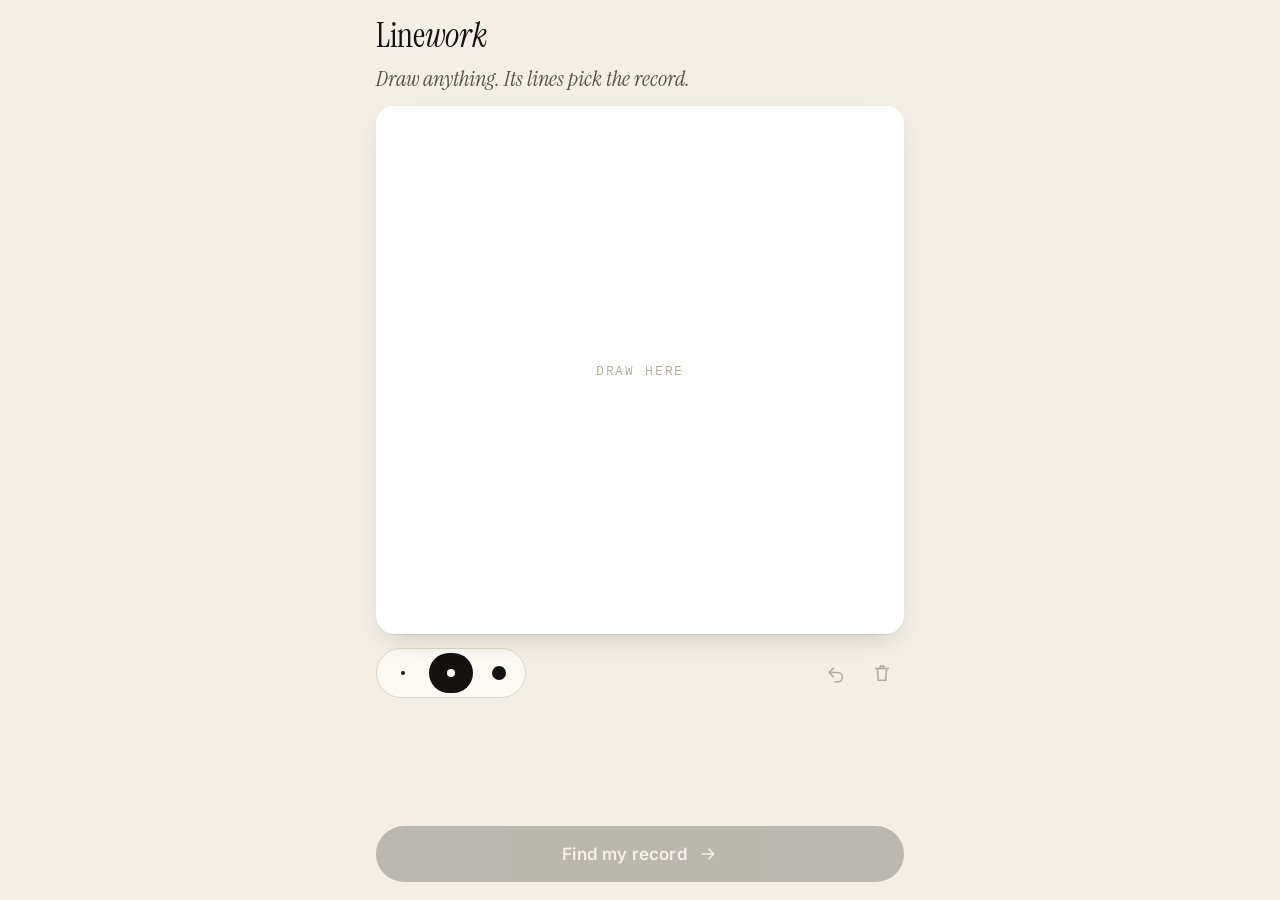
==== index.html @ 5cfde81c "Add files via upload" ====
<!doctype html>
<html lang="en">
<head>
  <meta charset="utf-8">
  <meta name="viewport" content="width=device-width, initial-scale=1, viewport-fit=cover">
  <title>Linework</title>
  <meta name="description" content="Draw something in black ink and get the Spotify release that matches its linework.">
  <meta name="theme-color" content="#f3efe6" media="(prefers-color-scheme: light)">
  <meta name="theme-color" content="#151412" media="(prefers-color-scheme: dark)">
  <meta name="apple-mobile-web-app-capable" content="yes">
  <meta name="apple-mobile-web-app-status-bar-style" content="default">
  <link rel="manifest" href="manifest.webmanifest">
  <link rel="icon" href="icon.svg" type="image/svg+xml">
  <link rel="apple-touch-icon" href="icon.svg">
  <link rel="preconnect" href="https://fonts.googleapis.com">
  <link rel="preconnect" href="https://fonts.gstatic.com" crossorigin>
  <link href="https://fonts.googleapis.com/css2?family=Instrument+Serif:ital@0;1&family=IBM+Plex+Mono:wght@400;500&family=Inter:wght@400;500;600&display=swap" rel="stylesheet">
  <link rel="stylesheet" href="style.css">
</head>
<body>
  <div class="app" id="app">
    <header class="top">
      <h1 class="wordmark">Line<em>work</em></h1>
      <div class="top-actions">
      <a class="feed-link" id="feedLink" href="feed.html" hidden>
        <svg viewBox="0 0 24 24" aria-hidden="true"><rect x="4" y="4" width="7" height="7" rx="1.5"/><rect x="13" y="4" width="7" height="7" rx="1.5"/><rect x="4" y="13" width="7" height="7" rx="1.5"/><rect x="13" y="13" width="7" height="7" rx="1.5"/></svg>
        <span>Feed</span>
      </a>
      <button class="icon-btn" id="settingsBtn" aria-label="Settings">
        <svg viewBox="0 0 24 24" aria-hidden="true"><circle cx="12" cy="12" r="3.2"/><path d="M12 2.5v3M12 18.5v3M2.5 12h3M18.5 12h3M5.3 5.3l2.1 2.1M16.6 16.6l2.1 2.1M5.3 18.7l2.1-2.1M16.6 7.4l2.1-2.1"/></svg>
      </button>
      </div>
    </header>

    <!-- Draw screen -->
    <main class="screen" id="drawScreen">
      <p class="prompt" id="prompt">Draw anything. Its lines pick the record.</p>

      <div class="paper-wrap">
        <div class="paper" id="paper">
          <canvas id="canvas" aria-label="Drawing canvas. Draw with your finger, pen or mouse."></canvas>
          <p class="hint" id="hint">draw here</p>
        </div>
      </div>

      <div class="tools" role="toolbar" aria-label="Drawing tools">
        <div class="nibs" role="radiogroup" aria-label="Pen size">
          <button class="nib" role="radio" aria-checked="false" data-size="0.006" aria-label="Fine pen"><span style="--d:4px"></span></button>
          <button class="nib" role="radio" aria-checked="true" data-size="0.013" aria-label="Medium pen"><span style="--d:8px"></span></button>
          <button class="nib" role="radio" aria-checked="false" data-size="0.028" aria-label="Thick pen"><span style="--d:14px"></span></button>
        </div>
        <div class="edit">
          <button class="icon-btn" id="undoBtn" aria-label="Undo" disabled>
            <svg viewBox="0 0 24 24" aria-hidden="true"><path d="M9 7 4.5 11.5 9 16"/><path d="M5 11.5h9a5 5 0 0 1 0 10h-3"/></svg>
          </button>
          <button class="icon-btn" id="clearBtn" aria-label="Clear drawing" disabled>
            <svg viewBox="0 0 24 24" aria-hidden="true"><path d="M5 7h14M10 7V4.5h4V7M7 7l1 13h8l1-13"/></svg>
          </button>
        </div>
      </div>

      <button class="submit" id="submitBtn" disabled>
        <span>Find my record</span>
        <svg viewBox="0 0 24 24" aria-hidden="true"><path d="M5 12h14M13 6l6 6-6 6"/></svg>
      </button>
    </main>

    <!-- Result screen -->
    <section class="screen result" id="resultScreen" hidden aria-live="polite">
      <div class="reading">
        <img class="thumb" id="thumb" alt="Your drawing">
        <div>
          <p class="label">The lines read as</p>
          <h2 class="motif" id="motif">—</h2>
          <p class="traits" id="traits"></p>
        </div>
      </div>

      <dl class="meters" id="meters"></dl>

      <p class="mapping" id="mapping"></p>

      <div class="release" id="release">
        <div class="loading" id="loading">
          <span class="pen-line"></span>
          <p>Flipping through the crates…</p>
        </div>
      </div>

      <div class="actions">
        <button class="submit ghost" id="againBtn">
          <svg viewBox="0 0 24 24" aria-hidden="true"><path d="M4 20c3-1 4-4 7-9s5-6 9-7"/></svg>
          <span>Draw another</span>
        </button>
      </div>
    </section>
  </div>

  <!-- Settings / setup sheet -->
  <dialog class="sheet" id="settings" aria-labelledby="settingsTitle">
    <form method="dialog" class="sheet-body" id="settingsForm">
      <h2 id="settingsTitle">Connect Spotify</h2>
      <p>Linework searches Spotify for you. It runs entirely in your browser and needs a free Spotify app Client ID.</p>
      <ol class="steps">
        <li>Open the <a href="https://developer.spotify.com/dashboard" target="_blank" rel="noopener">Spotify Developer Dashboard</a> and create an app (choose <strong>Web API</strong>).</li>
        <li>Add this exact Redirect URI:
          <div class="copy-row">
            <code id="redirectUri"></code>
            <button type="button" class="chip" id="copyRedirect">Copy</button>
          </div>
        </li>
        <li>In <strong>User Management</strong>, add the Spotify account of each person who will log in (development mode allows a few).</li>
        <li>Paste the Client ID below.</li>
      </ol>
      <label class="field">
        <span>Client ID</span>
        <input id="clientIdInput" autocomplete="off" autocapitalize="off" spellcheck="false" placeholder="32 hex characters" inputmode="text">
      </label>
      <p class="small" id="authStatus"></p>
      <div class="sheet-actions">
        <button type="button" class="chip" id="logoutBtn" hidden>Log out of Spotify</button>
        <button type="submit" class="submit small-btn" value="save">Save</button>
      </div>
      <p class="small muted">Without a Client ID, Linework still reads your drawing and opens a matching Spotify search.</p>
    </form>
  </dialog>

  <!-- Post to the feed -->
  <dialog class="sheet" id="postSheet" aria-labelledby="postTitle">
    <div class="sheet-body" id="postBody">
      <h2 id="postTitle">Post to the feed</h2>
      <div class="post-preview">
        <div class="post-drawing" id="postDrawing"></div>
        <div class="post-meta">
          <p class="label" id="postMotif"></p>
          <p class="post-record" id="postRecord"></p>
        </div>
      </div>
      <label class="field">
        <span>Caption (optional)</span>
        <input id="postCaption" maxlength="140" autocomplete="off" placeholder="Say something about it">
      </label>
      <div id="turnstileBox"></div>
      <p class="small muted">Posts are anonymous: no name, no account. Anyone can see the feed.</p>
      <p class="small error" id="postError" hidden></p>
      <div class="sheet-actions">
        <button type="button" class="chip" id="postCancel">Cancel</button>
        <button type="button" class="submit small-btn" id="postSend">Post anonymously</button>
      </div>
    </div>
    <div class="sheet-body" id="postDone" hidden>
      <h2>Posted</h2>
      <p>Your drawing will appear in the feed in a minute or two.</p>
      <div class="sheet-actions">
        <button type="button" class="chip" id="postClose">Close</button>
        <a class="submit small-btn" href="feed.html">See the feed</a>
      </div>
    </div>
  </dialog>

  <script type="module" src="js/app.js"></script>
</body>
</html>
---- style.css ----
:root {
  --bg: #f3efe6;
  --surface: #fbf9f4;
  --paper: #ffffff;
  --ink: #141311;
  --ink-2: #57534b;
  --ink-3: #8f897d;
  --rule: #ddd6c8;
  --accent: #e0472b;
  --on-ink: #fbf9f4;
  --shadow: 0 1px 0 rgba(20, 19, 17, .06), 0 10px 30px -12px rgba(20, 19, 17, .25);
  --radius: 18px;
  --serif: 'Instrument Serif', Georgia, 'Times New Roman', serif;
  --mono: 'IBM Plex Mono', ui-monospace, Menlo, monospace;
  --sans: Inter, system-ui, -apple-system, 'Segoe UI', Roboto, sans-serif;
  color-scheme: light;
}
@media (prefers-color-scheme: dark) {
  :root:not([data-theme="light"]) {
    --bg: #151412;
    --surface: #1e1c19;
    --ink: #f1ece2;
    --ink-2: #b9b2a5;
    --ink-3: #847d71;
    --rule: #34302a;
    --accent: #ff6a4d;
    --on-ink: #151412;
    --shadow: 0 1px 0 rgba(0, 0, 0, .3), 0 14px 36px -14px rgba(0, 0, 0, .7);
    color-scheme: dark;
  }
}
:root[data-theme="dark"] {
  --bg: #151412; --surface: #1e1c19; --ink: #f1ece2; --ink-2: #b9b2a5; --ink-3: #847d71;
  --rule: #34302a; --accent: #ff6a4d; --on-ink: #151412; color-scheme: dark;
}

* { box-sizing: border-box; }
html, body { margin: 0; height: 100%; }
body {
  background: var(--bg);
  color: var(--ink);
  font: 400 16px/1.45 var(--sans);
  -webkit-font-smoothing: antialiased;
  -webkit-tap-highlight-color: transparent;
  overscroll-behavior: none;
}
button { font: inherit; color: inherit; }
a { color: inherit; }
[hidden] { display: none !important; }

.app {
  max-width: 560px;
  margin: 0 auto;
  min-height: 100dvh;
  padding: max(10px, env(safe-area-inset-top)) max(16px, env(safe-area-inset-right)) max(18px, env(safe-area-inset-bottom)) max(16px, env(safe-area-inset-left));
  display: flex;
  flex-direction: column;
}

/* Header */
.top { display: flex; align-items: center; justify-content: space-between; height: 52px; }
.wordmark { font: 400 34px/1 var(--serif); margin: 0; letter-spacing: -.01em; }
.wordmark em { font-style: italic; }

.icon-btn {
  width: 44px; height: 44px; border-radius: 50%;
  display: grid; place-items: center;
  border: 0; background: transparent; cursor: pointer;
}
.icon-btn svg { width: 22px; height: 22px; fill: none; stroke: currentColor; stroke-width: 1.7; stroke-linecap: round; stroke-linejoin: round; }
.icon-btn:active { background: var(--rule); }
.icon-btn:disabled { opacity: .3; cursor: default; }
.icon-btn:focus-visible, .nib:focus-visible, .submit:focus-visible, .chip:focus-visible { outline: 2px solid var(--accent); outline-offset: 2px; }

/* Draw screen */
.screen { display: flex; flex-direction: column; flex: 1; gap: 14px; animation: rise .35s ease both; }
@keyframes rise { from { opacity: 0; transform: translateY(8px); } }

.prompt { margin: 4px 0 0; font: italic 400 22px/1.2 var(--serif); color: var(--ink-2); }

.paper-wrap { width: 100%; }
.paper {
  position: relative;
  width: 100%;
  aspect-ratio: 1 / 1;
  max-height: 62dvh;
  margin: 0 auto;
  background: var(--paper);
  border-radius: var(--radius);
  box-shadow: var(--shadow);
  overflow: hidden;
  touch-action: none;
}
@media (max-aspect-ratio: 3/5) { .paper { max-height: none; } }
.paper canvas { position: absolute; inset: 0; width: 100%; height: 100%; display: block; touch-action: none; cursor: crosshair; }
.hint {
  position: absolute; inset: 0; margin: 0;
  display: grid; place-items: center;
  font: 400 13px var(--mono); letter-spacing: .14em; text-transform: uppercase;
  color: #b4ad9f; pointer-events: none; transition: opacity .25s;
}
.paper.inked .hint { opacity: 0; }

.tools { display: flex; align-items: center; justify-content: space-between; }
.nibs { display: flex; gap: 4px; padding: 4px; border-radius: 999px; background: var(--surface); border: 1px solid var(--rule); }
.nib {
  width: 44px; height: 40px; border-radius: 999px; border: 0; background: transparent; cursor: pointer;
  display: grid; place-items: center;
}
.nib span { width: var(--d); height: var(--d); border-radius: 50%; background: var(--ink); }
.nib[aria-checked="true"] { background: var(--ink); }
.nib[aria-checked="true"] span { background: var(--on-ink); }
.edit { display: flex; gap: 2px; }

.submit {
  display: flex; align-items: center; justify-content: center; gap: 10px;
  min-height: 56px; width: 100%;
  border: 0; border-radius: 999px;
  background: var(--ink); color: var(--on-ink);
  font: 600 17px var(--sans); letter-spacing: .01em;
  cursor: pointer; transition: transform .12s, opacity .2s;
  text-decoration: none; text-align: center; padding: 0 22px; line-height: 1.2;
  margin-top: auto;
}
.submit svg { width: 20px; height: 20px; fill: none; stroke: currentColor; stroke-width: 2; stroke-linecap: round; stroke-linejoin: round; }
.submit:active { transform: scale(.98); }
.submit:disabled { opacity: .25; cursor: default; transform: none; }
.submit.ghost { background: transparent; color: var(--ink); border: 1.5px solid var(--ink); }
.submit.accent { background: var(--accent); color: #fff; }
.submit.small-btn { min-height: 46px; width: auto; padding: 0 26px; margin: 0; }

/* Result screen */
.reading { display: flex; gap: 14px; align-items: center; margin-top: 4px; }
.thumb {
  width: 96px; height: 96px; flex: none;
  border-radius: 12px; background: var(--paper); box-shadow: var(--shadow);
}
.label { margin: 0; font: 500 11px var(--mono); letter-spacing: .14em; text-transform: uppercase; color: var(--ink-3); }
.motif { margin: 2px 0 0; font: 400 34px/1.05 var(--serif); }
.traits { margin: 4px 0 0; font: italic 400 18px/1.2 var(--serif); color: var(--ink-2); }

.meters { display: grid; grid-template-columns: auto 1fr; gap: 7px 12px; margin: 4px 0 0; padding: 14px 16px; background: var(--surface); border: 1px solid var(--rule); border-radius: 14px; }
.meters dt { font: 500 11px/14px var(--mono); letter-spacing: .1em; text-transform: uppercase; color: var(--ink-2); }
.meters dd { margin: 0; height: 14px; position: relative; display: flex; align-items: center; }
.meters dd::before { content: ''; position: absolute; left: 0; right: 0; height: 1px; background: var(--rule); }
.meters dd i { position: relative; height: 3px; border-radius: 2px; background: var(--ink); width: 0; transition: width .7s cubic-bezier(.2, .8, .2, 1); }

.mapping { margin: 0; font: 400 13px/1.5 var(--mono); color: var(--ink-2); }
.mapping b { color: var(--ink); font-weight: 500; }

.release { min-height: 120px; }
.loading { display: grid; place-items: center; gap: 10px; padding: 26px 0; color: var(--ink-2); font: italic 18px var(--serif); }
.loading p { margin: 0; }
.pen-line { width: 120px; height: 2px; background: linear-gradient(90deg, var(--ink) 50%, transparent 50%) 0 0 / 200% 100%; animation: pen 1.1s ease-in-out infinite; }
@keyframes pen { from { background-position: 100% 0; } to { background-position: -100% 0; } }

.card {
  background: var(--surface); border: 1px solid var(--rule); border-radius: var(--radius);
  padding: 14px; display: grid; gap: 14px; animation: rise .4s ease both;
}
.card-head { display: grid; grid-template-columns: 88px 1fr; gap: 14px; align-items: center; }
.cover { width: 88px; height: 88px; border-radius: 8px; object-fit: cover; background: var(--rule); }
.card h3 { margin: 0; font: 400 26px/1.08 var(--serif); }
.card .artist { margin: 4px 0 0; font-weight: 600; font-size: 15px; }
.card .meta { margin: 3px 0 0; font: 400 12px var(--mono); color: var(--ink-3); text-transform: uppercase; letter-spacing: .08em; }
.embed { width: 100%; height: 152px; border: 0; border-radius: 12px; display: block; background: var(--rule); }
.card .why { margin: 0; font-size: 13px; color: var(--ink-2); }
.card .submit { margin: 0; min-height: 50px; }

.notice { padding: 16px; border: 1px dashed var(--ink-3); border-radius: var(--radius); display: grid; gap: 12px; }
.notice p { margin: 0; }
.notice .submit { margin: 0; min-height: 50px; }
.error { color: var(--accent); }

.actions { margin-top: auto; padding-top: 6px; }

/* Settings sheet */
.sheet {
  width: min(560px, 100%); max-width: 100%; max-height: 92dvh;
  margin: auto auto 0; padding: 0; border: 0;
  border-radius: 22px 22px 0 0;
  background: var(--surface); color: var(--ink);
}
@media (min-width: 600px) { .sheet { margin: auto; border-radius: 22px; } }
.sheet::backdrop { background: rgba(20, 19, 17, .45); }
.sheet[open] { animation: sheet .28s cubic-bezier(.2, .8, .2, 1); }
@keyframes sheet { from { transform: translateY(40px); opacity: 0; } }
.sheet-body { padding: 22px 20px max(22px, env(safe-area-inset-bottom)); display: grid; gap: 12px; }
.sheet h2 { margin: 0; font: 400 30px/1.1 var(--serif); }
.sheet p { margin: 0; }
.steps { margin: 0; padding-left: 20px; display: grid; gap: 8px; font-size: 15px; }
.copy-row { display: flex; gap: 8px; align-items: center; margin-top: 6px; }
.copy-row code { flex: 1; min-width: 0; overflow-wrap: anywhere; font: 400 12px/1.4 var(--mono); padding: 8px 10px; background: var(--bg); border-radius: 8px; border: 1px solid var(--rule); }
.chip { min-height: 40px; padding: 0 14px; border-radius: 999px; border: 1px solid var(--ink); background: transparent; cursor: pointer; font-size: 14px; font-weight: 500; }
.field { display: grid; gap: 6px; }
.field span { font: 500 11px var(--mono); letter-spacing: .12em; text-transform: uppercase; color: var(--ink-2); }
.field input { height: 48px; padding: 0 14px; border-radius: 12px; border: 1px solid var(--rule); background: var(--paper); color: #141311; font: 400 16px var(--mono); }
.field input:focus { outline: 2px solid var(--accent); outline-offset: 0; }
.sheet-actions { display: flex; gap: 10px; justify-content: flex-end; align-items: center; flex-wrap: wrap; }
.small { font-size: 13px; }
.muted { color: var(--ink-3); }

@media (prefers-reduced-motion: reduce) {
  *, *::before, *::after { animation: none !important; transition: none !important; }
}

/* ---------- Catalog builder ---------- */
.builder { max-width: 760px; gap: 16px; }
.builder .top { margin-bottom: 4px; }
.builder .sub { font: 500 12px var(--mono); letter-spacing: .14em; text-transform: uppercase; color: var(--ink-3); vertical-align: middle; margin-left: 6px; }
.builder .top .chip { display: inline-flex; align-items: center; text-decoration: none; }
.lede { margin: 0; font: italic 400 21px/1.25 var(--serif); color: var(--ink-2); }
.panel { background: var(--surface); border: 1px solid var(--rule); border-radius: var(--radius); padding: 18px 16px; display: grid; gap: 12px; }
.panel h2 { margin: 0; font: 400 26px/1.1 var(--serif); display: flex; align-items: center; gap: 10px; }
.panel p { margin: 0; }
.num { display: inline-grid; place-items: center; width: 28px; height: 28px; border-radius: 50%; background: var(--ink); color: var(--on-ink); font: 500 13px var(--mono); }
.row { display: flex; gap: 10px; align-items: center; }
.row.wrap { flex-wrap: wrap; }
.check { display: flex; gap: 8px; align-items: center; font-size: 14px; }
.check input { width: 18px; height: 18px; accent-color: var(--ink); }
.panel .submit.small-btn { justify-self: start; }
.progress { display: grid; gap: 6px; }
.progress .bar { height: 4px; border-radius: 2px; background: var(--rule); overflow: hidden; }
.progress .bar i { display: block; height: 100%; width: 0; background: var(--ink); transition: width .25s; }
.stats { display: grid; grid-template-columns: repeat(3, 1fr); gap: 8px; }
.stats div { background: var(--bg); border-radius: 12px; padding: 10px 12px; display: grid; }
.stats b { font: 400 30px/1 var(--serif); }
.stats span { font: 500 11px var(--mono); letter-spacing: .08em; text-transform: uppercase; color: var(--ink-3); margin-top: 4px; }
.coverage { display: grid; gap: 6px; }
.chips { display: flex; flex-wrap: wrap; gap: 6px; }
.tag { display: inline-flex; align-items: center; gap: 4px; min-height: 30px; padding: 0 10px; border-radius: 999px; border: 1px solid var(--rule); background: var(--paper); color: #141311; font: 400 12px var(--mono); }
.tag b { font-weight: 500; }
.tag.empty { opacity: .45; }
button.tag { cursor: pointer; }
.tag.on { background: var(--ink); color: var(--on-ink); border-color: var(--ink); }
.filters { display: flex; gap: 6px; flex-wrap: wrap; }
.filters .chip.on { background: var(--ink); color: var(--on-ink); }
.records { list-style: none; margin: 0; padding: 0; display: grid; }
.rec { display: grid; grid-template-columns: 56px 1fr; gap: 12px; padding: 12px 0; border-top: 1px solid var(--rule); }
.rec img, .rec .noimg { width: 56px; height: 56px; border-radius: 6px; object-fit: cover; background: var(--rule); }
.rec-body { min-width: 0; display: grid; gap: 3px; }
.rec-title { font-weight: 600; font-size: 15px; overflow-wrap: anywhere; }
.rec-title a { text-decoration: none; }
.rec-meta { font-size: 13px; color: var(--ink-2); }
.rec-genres { font: 400 11px var(--mono); color: var(--ink-3); }
.rec-edit { display: flex; flex-wrap: wrap; gap: 6px; margin-top: 6px; align-items: center; }
.rec-edit select { min-height: 32px; border-radius: 999px; border: 1px solid var(--rule); background: var(--paper); color: #141311; font: 400 13px var(--sans); padding: 0 8px; max-width: 100%; }
.error:empty { display: none; }
.preview-banner { margin: 0; font: 500 12px var(--mono); letter-spacing: .06em; text-transform: uppercase; color: var(--accent); }
.note { margin: 0; padding: 10px 12px; border-radius: 10px; background: var(--bg); border: 1px dashed var(--ink-3); color: var(--ink-2); }

/* ---------- Feed link, post sheet ---------- */
.top-actions { display: flex; align-items: center; gap: 4px; }
.feed-link {
  display: inline-flex; align-items: center; gap: 6px; min-height: 40px; padding: 0 14px 0 10px;
  border-radius: 999px; border: 1px solid var(--rule); background: var(--surface);
  color: var(--ink); text-decoration: none; font: 500 14px var(--sans);
}
.feed-link svg { width: 18px; height: 18px; fill: none; stroke: currentColor; stroke-width: 1.7; stroke-linecap: round; stroke-linejoin: round; }
.feed-link:active { background: var(--rule); }
.wordmark a { color: inherit; text-decoration: none; }
.card .submit.ghost { margin: 0; min-height: 50px; }
.post-preview { display: flex; gap: 14px; align-items: center; }
.post-drawing { width: 96px; height: 96px; flex: none; border-radius: 12px; background: var(--paper); box-shadow: var(--shadow); overflow: hidden; }
.post-drawing svg, .post-art svg { width: 100%; height: 100%; display: block; }
.post-meta { min-width: 0; }
.post-record { margin: 4px 0 0; font-size: 15px; line-height: 1.35; overflow-wrap: anywhere; }
#turnstileBox:empty { display: none; }
a.submit.small-btn { display: inline-flex; text-decoration: none; }

/* ---------- Feed page ---------- */
.feed-app { gap: 14px; }
.feed-head h2 { margin: 6px 0 0; font: 400 34px/1.05 var(--serif); }
.feed-sub { margin: 4px 0 0; font: italic 400 18px/1.25 var(--serif); color: var(--ink-2); }
.feed { list-style: none; margin: 0; padding: 0; display: grid; gap: 12px; }
.post {
  display: grid; grid-template-columns: 112px 1fr; gap: 14px; align-items: start;
  padding: 12px; border-radius: var(--radius); background: var(--surface); border: 1px solid var(--rule);
  animation: rise .35s ease both;
}
.post.pending { border-style: dashed; }
.post-art { width: 112px; height: 112px; border-radius: 12px; background: var(--paper); overflow: hidden; box-shadow: 0 1px 0 rgba(20, 19, 17, .06); }
.post-info { min-width: 0; display: grid; gap: 6px; }
.post-info .label { margin: 2px 0 0; }
.badge { color: var(--accent); }
.post-caption { margin: 0; font: italic 400 19px/1.25 var(--serif); overflow-wrap: anywhere; }
.post-rec {
  display: grid; grid-template-columns: 40px 1fr; gap: 10px; align-items: center;
  color: var(--ink); text-decoration: none; font-size: 13px; line-height: 1.3;
  padding: 6px; margin: 0 -6px; border-radius: 10px;
}
.post-rec:active { background: var(--rule); }
.post-rec img, .post-rec .noimg { width: 40px; height: 40px; border-radius: 4px; object-fit: cover; background: var(--rule); display: block; }
.post-rec b { font-weight: 600; font-size: 14px; }
.post-rec span { min-width: 0; overflow-wrap: anywhere; }
.post-time { margin: 0; font: 400 11px var(--mono); letter-spacing: .06em; text-transform: uppercase; color: var(--ink-3); }
.feed-empty { display: grid; gap: 14px; justify-items: center; padding: 40px 0; text-align: center; color: var(--ink-2); font: italic 20px var(--serif); }
.feed-empty p { margin: 0; }
.feed-empty .submit { width: auto; padding: 0 28px; margin: 0; }
#more { margin-top: 4px; }
@media (min-width: 640px) {
  .feed-app { max-width: 760px; }
  .feed { grid-template-columns: 1fr 1fr; }
  .post { grid-template-columns: 1fr; }
  .post-art { width: 100%; height: auto; aspect-ratio: 1; }
}
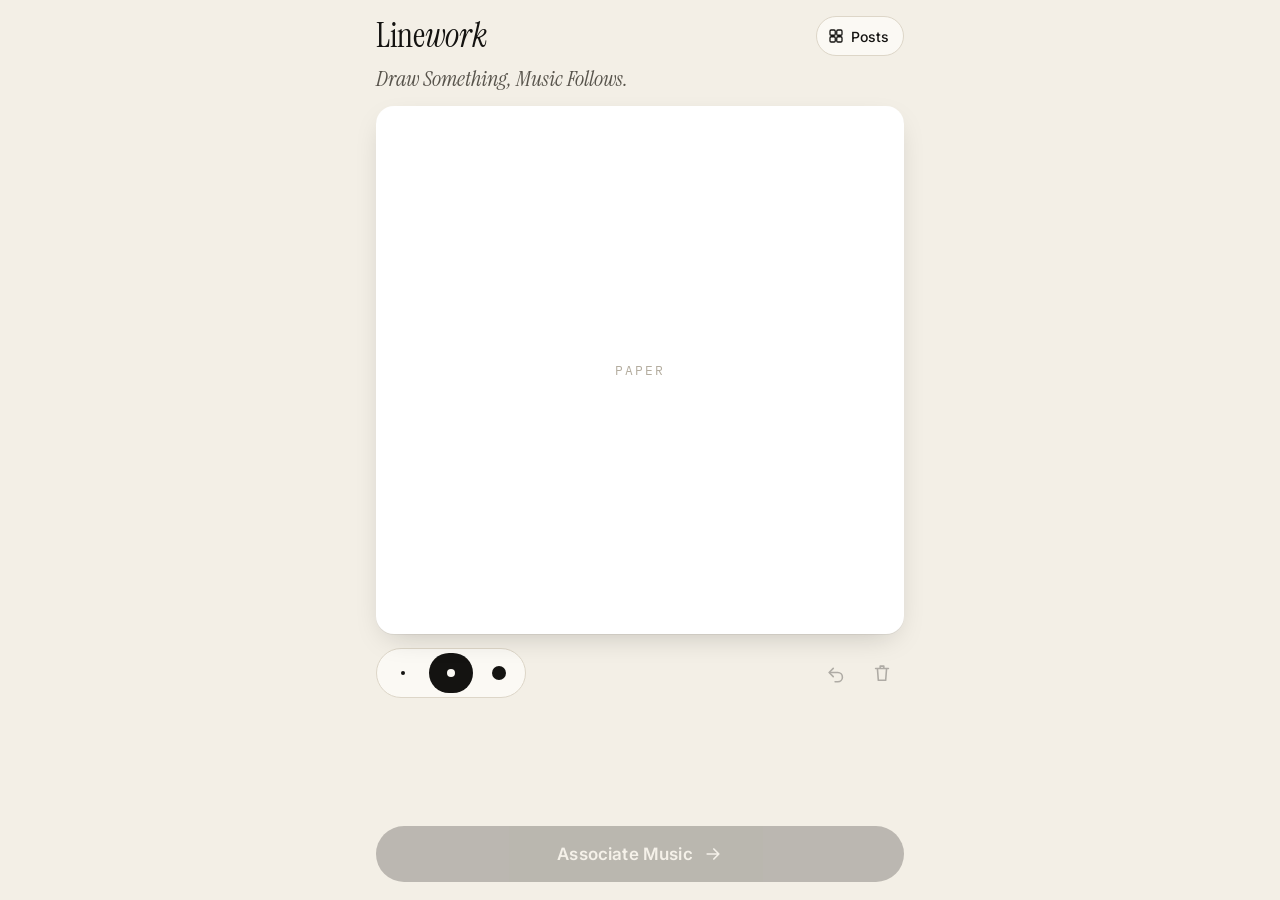
==== commit f81d6b9c: "Update index.html" ====
--- a/index.html
+++ b/index.html
@@ -24,7 +24,7 @@
       <div class="top-actions">
       <a class="feed-link" id="feedLink" href="feed.html" hidden>
         <svg viewBox="0 0 24 24" aria-hidden="true"><rect x="4" y="4" width="7" height="7" rx="1.5"/><rect x="13" y="4" width="7" height="7" rx="1.5"/><rect x="4" y="13" width="7" height="7" rx="1.5"/><rect x="13" y="13" width="7" height="7" rx="1.5"/></svg>
-        <span>Feed</span>
+        <span>Posts</span>
       </a>
       <button class="icon-btn" id="settingsBtn" aria-label="Settings">
         <svg viewBox="0 0 24 24" aria-hidden="true"><circle cx="12" cy="12" r="3.2"/><path d="M12 2.5v3M12 18.5v3M2.5 12h3M18.5 12h3M5.3 5.3l2.1 2.1M16.6 16.6l2.1 2.1M5.3 18.7l2.1-2.1M16.6 7.4l2.1-2.1"/></svg>
@@ -34,12 +34,12 @@
 
     <!-- Draw screen -->
     <main class="screen" id="drawScreen">
-      <p class="prompt" id="prompt">Draw anything. Its lines pick the record.</p>
+      <p class="prompt" id="prompt">Draw Something, Music Follows.</p>
 
       <div class="paper-wrap">
         <div class="paper" id="paper">
           <canvas id="canvas" aria-label="Drawing canvas. Draw with your finger, pen or mouse."></canvas>
-          <p class="hint" id="hint">draw here</p>
+          <p class="hint" id="hint">Paper</p>
         </div>
       </div>
 
@@ -60,7 +60,7 @@
       </div>
 
       <button class="submit" id="submitBtn" disabled>
-        <span>Find my record</span>
+        <span>Associate Music</span>
         <svg viewBox="0 0 24 24" aria-hidden="true"><path d="M5 12h14M13 6l6 6-6 6"/></svg>
       </button>
     </main>
@@ -83,14 +83,14 @@
       <div class="release" id="release">
         <div class="loading" id="loading">
           <span class="pen-line"></span>
-          <p>Flipping through the crates…</p>
+          <p>Decyphering…</p>
         </div>
       </div>
 
       <div class="actions">
         <button class="submit ghost" id="againBtn">
           <svg viewBox="0 0 24 24" aria-hidden="true"><path d="M4 20c3-1 4-4 7-9s5-6 9-7"/></svg>
-          <span>Draw another</span>
+          <span>Draw Again</span>
         </button>
       </div>
     </section>
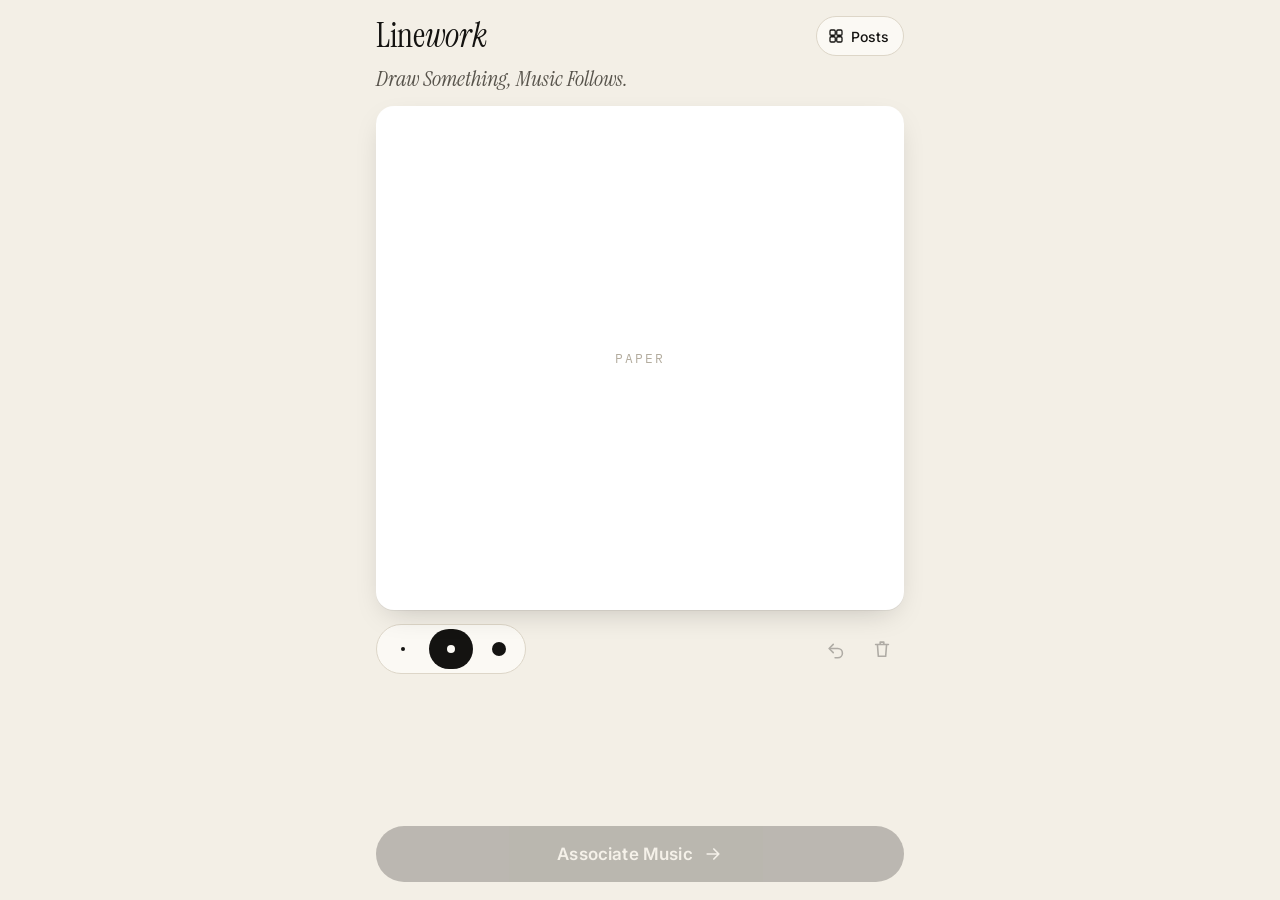
==== commit d89a3892: "Add files via upload" ====
--- a/index.html
+++ b/index.html
@@ -42,6 +42,16 @@
           <p class="hint" id="hint">Paper</p>
         </div>
       </div>
+
+      <button class="live" id="live" type="button" hidden aria-live="polite" aria-label="See the full result for this record">
+        <img class="live-cover" id="liveCover" alt="">
+        <span class="live-text">
+          <span class="live-motif" id="liveMotif"></span>
+          <span class="live-title" id="liveTitle"></span>
+          <span class="live-artist" id="liveArtist"></span>
+        </span>
+        <span class="live-eq" aria-hidden="true"><i></i><i></i><i></i></span>
+      </button>
 
       <div class="tools" role="toolbar" aria-label="Drawing tools">
         <div class="nibs" role="radiogroup" aria-label="Pen size">
--- a/style.css
+++ b/style.css
@@ -304,3 +304,47 @@
   .post { grid-template-columns: 1fr; }
   .post-art { width: 100%; height: auto; aspect-ratio: 1; }
 }
+.tag.hint { background: transparent; border-style: dashed; color: var(--ink-2); }
+.stats { grid-template-columns: repeat(auto-fit, minmax(96px, 1fr)); }
+
+/* ---------- Likes ---------- */
+.post-foot { display: flex; align-items: center; justify-content: space-between; gap: 8px; }
+.like {
+  display: inline-flex; align-items: center; gap: 6px; min-height: 40px; min-width: 44px; padding: 0 12px;
+  border-radius: 999px; border: 1px solid var(--rule); background: transparent; color: var(--ink-2);
+  font: 500 13px var(--mono); cursor: pointer; margin-right: -4px;
+}
+.like svg { width: 18px; height: 18px; fill: none; stroke: currentColor; stroke-width: 1.8; stroke-linejoin: round; }
+.like.on { color: var(--accent); border-color: var(--accent); }
+.like.on svg { fill: currentColor; }
+.like:disabled { opacity: .7; cursor: default; }
+.like:focus-visible { outline: 2px solid var(--accent); outline-offset: 2px; }
+.like-count:empty { display: none; }
+.like.pop svg { animation: pop .35s ease; }
+@keyframes pop { 40% { transform: scale(1.35); } }
+
+/* ---------- Live pairing while drawing ---------- */
+.paper { max-height: 56dvh; }
+.live {
+  display: flex; align-items: center; gap: 12px; width: 100%; min-height: 64px;
+  padding: 8px 14px 8px 8px; border-radius: 16px; border: 1px solid var(--rule);
+  background: var(--surface); color: var(--ink); text-align: left; cursor: pointer;
+  font: inherit;
+}
+.live[hidden] { display: none; }
+.live:active { transform: scale(.99); }
+.live:focus-visible { outline: 2px solid var(--accent); outline-offset: 2px; }
+.live-cover { width: 48px; height: 48px; flex: none; border-radius: 6px; object-fit: cover; background: var(--rule); }
+.live-text { display: grid; min-width: 0; flex: 1; gap: 1px; }
+.live-motif { font: 500 10px/1.3 var(--mono); letter-spacing: .12em; text-transform: uppercase; color: var(--accent); }
+.live-title, .live-artist { white-space: nowrap; overflow: hidden; text-overflow: ellipsis; }
+.live-title { font: 600 15px/1.25 var(--sans); }
+.live-artist { font: 400 13px/1.25 var(--sans); color: var(--ink-2); }
+.live.swap .live-cover, .live.swap .live-title, .live.swap .live-artist { animation: liveIn .35s ease both; }
+@keyframes liveIn { from { opacity: 0; transform: translateY(4px); } }
+.live-eq { display: flex; align-items: flex-end; gap: 2px; height: 16px; flex: none; }
+.live-eq i { width: 3px; height: 100%; border-radius: 1px; background: var(--accent); transform-origin: bottom; animation: eq 1s ease-in-out infinite; }
+.live-eq i:nth-child(2) { animation-delay: -.35s; }
+.live-eq i:nth-child(3) { animation-delay: -.7s; }
+@keyframes eq { 0%, 100% { transform: scaleY(.3); } 50% { transform: scaleY(1); } }
+@media (prefers-reduced-motion: reduce) { .live-eq i { animation: none; transform: scaleY(.6); } }
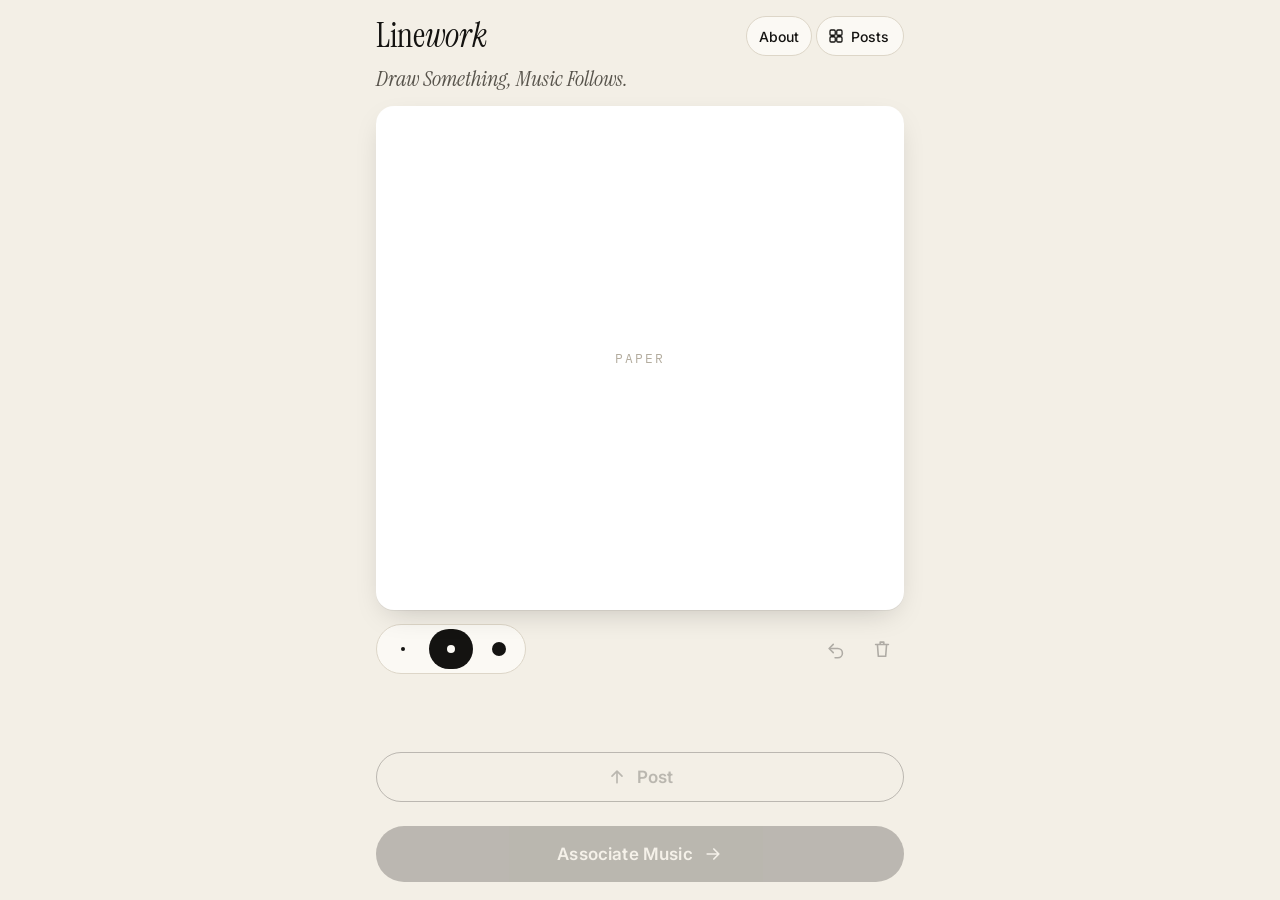
==== commit d900c9f1: "Add files via upload" ====
--- a/index.html
+++ b/index.html
@@ -22,6 +22,7 @@
     <header class="top">
       <h1 class="wordmark">Line<em>work</em></h1>
       <div class="top-actions">
+      <a class="feed-link about-link" href="about.html">About</a>
       <a class="feed-link" id="feedLink" href="feed.html" hidden>
         <svg viewBox="0 0 24 24" aria-hidden="true"><rect x="4" y="4" width="7" height="7" rx="1.5"/><rect x="13" y="4" width="7" height="7" rx="1.5"/><rect x="4" y="13" width="7" height="7" rx="1.5"/><rect x="13" y="13" width="7" height="7" rx="1.5"/></svg>
         <span>Posts</span>
@@ -69,6 +70,11 @@
         </div>
       </div>
 
+      <button class="submit ghost post-home" id="homePostBtn" type="button" hidden disabled>
+        <svg viewBox="0 0 24 24" aria-hidden="true"><path d="M12 19V5M6 11l6-6 6 6"/></svg>
+        <span>Post</span>
+      </button>
+
       <button class="submit" id="submitBtn" disabled>
         <span>Associate Music</span>
         <svg viewBox="0 0 24 24" aria-hidden="true"><path d="M5 12h14M13 6l6 6-6 6"/></svg>
@@ -103,6 +109,7 @@
           <span>Draw Again</span>
         </button>
       </div>
+      <p class="small muted credit">Sketch recognition by <a href="https://github.com/ml5js/ml5-library" target="_blank" rel="noopener">DoodleNet (ml5.js)</a>, trained on Google's <a href="https://quickdraw.withgoogle.com/data" target="_blank" rel="noopener">Quick, Draw!</a> data (CC BY 4.0).</p>
     </section>
   </div>
 
--- a/style.css
+++ b/style.css
@@ -128,6 +128,8 @@
 .submit.ghost { background: transparent; color: var(--ink); border: 1.5px solid var(--ink); }
 .submit.accent { background: var(--accent); color: #fff; }
 .submit.small-btn { min-height: 46px; width: auto; padding: 0 26px; margin: 0; }
+.post-home { min-height: 50px; }
+.post-home:not([hidden]) + .submit { margin-top: 10px; }
 
 /* Result screen */
 .reading { display: flex; gap: 14px; align-items: center; margin-top: 4px; }
@@ -199,6 +201,8 @@
 .sheet-actions { display: flex; gap: 10px; justify-content: flex-end; align-items: center; flex-wrap: wrap; }
 .small { font-size: 13px; }
 .muted { color: var(--ink-3); }
+.credit { text-align: center; margin: 14px 0 0; font-size: 11.5px; }
+.credit a { color: inherit; }
 
 @media (prefers-reduced-motion: reduce) {
   *, *::before, *::after { animation: none !important; transition: none !important; }
@@ -348,3 +352,13 @@
 .live-eq i:nth-child(3) { animation-delay: -.7s; }
 @keyframes eq { 0%, 100% { transform: scaleY(.3); } 50% { transform: scaleY(1); } }
 @media (prefers-reduced-motion: reduce) { .live-eq i { animation: none; transform: scaleY(.6); } }
+
+/* ---------- About ---------- */
+.about-link { padding-left: 12px; padding-right: 12px; }
+.about-app { gap: 0; }
+.about { margin: 18px 0 26px; max-width: 34em; }
+.about h2 { margin: 6px 0 18px; font: 400 34px/1.08 var(--serif); text-wrap: balance; }
+.about p:not(.label) { margin: 0 0 1.05em; font: 400 19px/1.55 var(--serif); color: var(--ink); text-wrap: pretty; }
+.about h2 + p::first-letter { float: left; font-size: 3.3em; line-height: .82; padding: 6px 8px 0 0; }
+.about em { font-style: italic; }
+.about-app > .submit { margin-top: 0; }
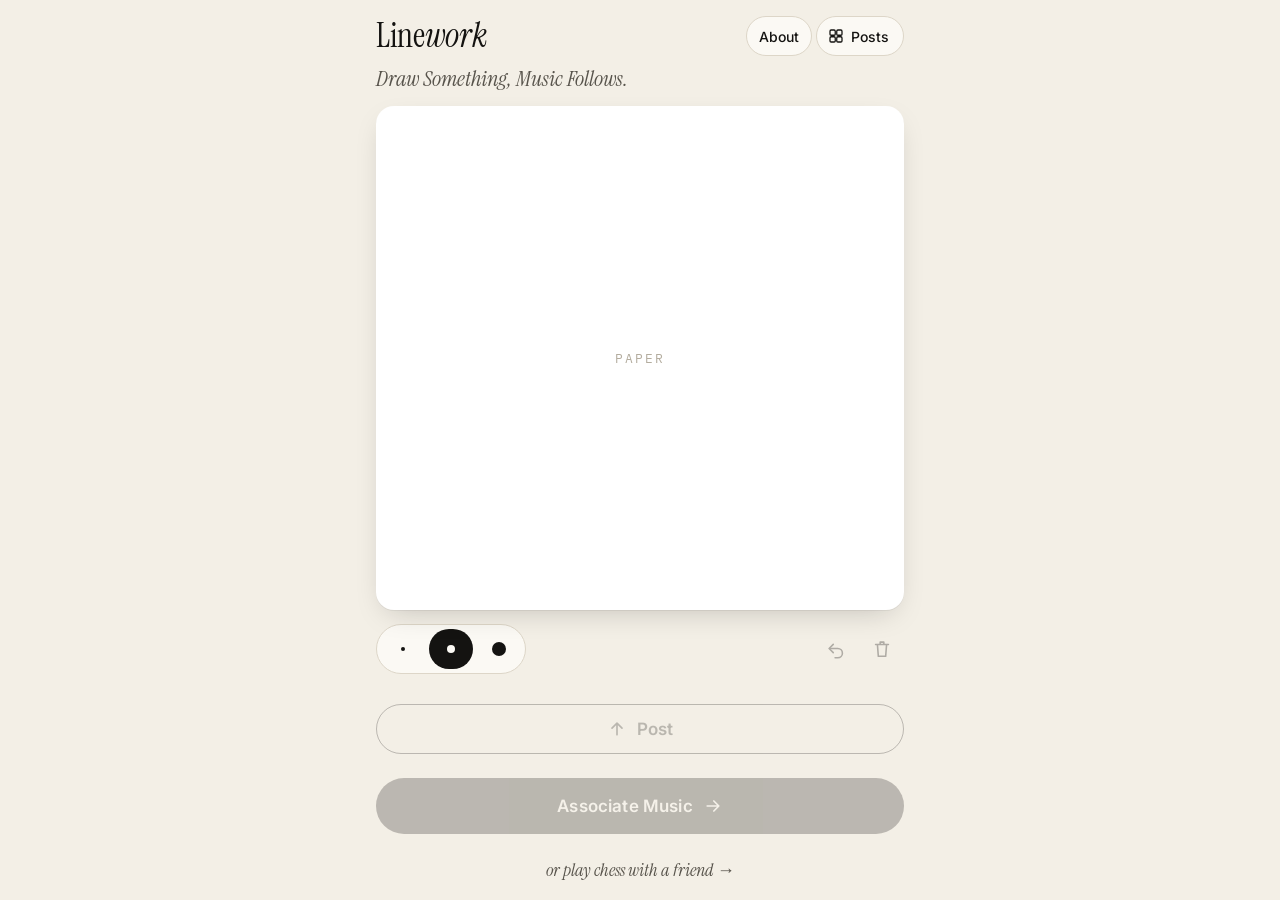
==== commit 9a4e3c01: "Add files via upload" ====
--- a/index.html
+++ b/index.html
@@ -79,6 +79,7 @@
         <span>Associate Music</span>
         <svg viewBox="0 0 24 24" aria-hidden="true"><path d="M5 12h14M13 6l6 6-6 6"/></svg>
       </button>
+      <a class="mode-link" href="chess.html">or play chess with a friend <span aria-hidden="true">→</span></a>
     </main>
 
     <!-- Result screen -->
--- a/style.css
+++ b/style.css
@@ -266,7 +266,7 @@
 .card .submit.ghost { margin: 0; min-height: 50px; }
 .post-preview { display: flex; gap: 14px; align-items: center; }
 .post-drawing { width: 96px; height: 96px; flex: none; border-radius: 12px; background: var(--paper); box-shadow: var(--shadow); overflow: hidden; }
-.post-drawing svg, .post-art svg { width: 100%; height: 100%; display: block; }
+.post-drawing svg, .post-art svg, .post-art img { width: 100%; height: 100%; display: block; }
 .post-meta { min-width: 0; }
 .post-record { margin: 4px 0 0; font-size: 15px; line-height: 1.35; overflow-wrap: anywhere; }
 #turnstileBox:empty { display: none; }
@@ -302,6 +302,8 @@
 .feed-empty p { margin: 0; }
 .feed-empty .submit { width: auto; padding: 0 28px; margin: 0; }
 #more { margin-top: 4px; }
+.tip-wrap { margin-top: 10px; padding-bottom: 8px; }
+.tip-wrap .tip-jar { margin: 0; }
 @media (min-width: 640px) {
   .feed-app { max-width: 760px; }
   .feed { grid-template-columns: 1fr 1fr; }
@@ -362,3 +364,75 @@
 .about h2 + p::first-letter { float: left; font-size: 3.3em; line-height: .82; padding: 6px 8px 0 0; }
 .about em { font-style: italic; }
 .about-app > .submit { margin-top: 0; }
+.about-app > .tip-jar { margin-top: 10px; }
+.tip-note { text-align: center; margin: 10px 0 0; }
+
+/* Long feeds: cards off screen aren't laid out or painted until they come near. */
+.post { content-visibility: auto; contain-intrinsic-size: auto 150px; }
+
+/* ---------- Chess ---------- */
+.chess-app { gap: 0; }
+.lobby { display: grid; gap: 14px; margin-top: 14px; align-content: start; }
+.lobby h2 { margin: 0; font: 400 34px/1.08 var(--serif); text-wrap: balance; }
+.lobby .submit { margin-top: 4px; }
+.side-pick { display: flex; flex-wrap: wrap; align-items: center; gap: 8px; }
+.side[aria-checked="true"] { background: var(--ink); color: var(--on-ink); }
+
+.game { display: grid; gap: 10px; margin-top: 8px; align-content: start; }
+.invite { padding: 14px; border-radius: 14px; border: 1px dashed var(--ink-3); background: var(--surface); }
+.invite-text { margin: 4px 0 0; color: var(--ink-2); font-size: 15px; }
+.invite .label { color: var(--accent); }
+
+.player { display: flex; align-items: center; gap: 8px; min-height: 26px; font-size: 14px; }
+.player-name { font-weight: 600; }
+.player-side { font: 500 11px var(--mono); letter-spacing: .1em; text-transform: uppercase; color: var(--ink-3); margin-left: auto; }
+.dot { width: 8px; height: 8px; border-radius: 50%; background: var(--rule); flex: none; }
+.dot.on { background: #3aa76d; }
+
+.board-wrap { width: 100%; max-width: min(100%, 72dvh); margin: 0 auto; }
+.board {
+  display: grid; grid-template-columns: repeat(8, 1fr); grid-template-rows: repeat(8, 1fr); aspect-ratio: 1; width: 100%;
+  border-radius: 12px; overflow: hidden; box-shadow: var(--shadow);
+  user-select: none; -webkit-user-select: none; touch-action: manipulation;
+}
+.sq { position: relative; border: 0; padding: 0; margin: 0; width: 100%; height: 100%; min-height: 0; cursor: default; display: block; border-radius: 0; }
+.board.active .sq { cursor: pointer; }
+.sq.light { background: #efe6d2; }
+.sq.dark { background: #c4ad84; }
+.sq svg { position: absolute; inset: 5%; width: 90%; height: 90%; pointer-events: none; }
+.sq.last::before { content: ''; position: absolute; inset: 0; background: rgba(224, 71, 43, .26); }
+.sq.sel::before { content: ''; position: absolute; inset: 0; background: rgba(20, 19, 17, .22); }
+.sq.can-move::after { content: ''; position: absolute; left: 50%; top: 50%; width: 26%; height: 26%; transform: translate(-50%, -50%); border-radius: 50%; background: rgba(20, 19, 17, .32); }
+.sq.can-take::after { content: ''; position: absolute; inset: 4%; border-radius: 50%; border: 4px solid rgba(20, 19, 17, .32); }
+.sq.check { background-image: radial-gradient(circle, rgba(224, 71, 43, .95) 0, rgba(224, 71, 43, .55) 40%, transparent 72%); }
+.coord { position: absolute; font: 600 9px/1 var(--mono); color: rgba(20, 19, 17, .5); pointer-events: none; z-index: 1; }
+.coord.f { right: 3px; bottom: 2px; }
+.coord.r { left: 3px; top: 3px; }
+
+.turn { margin: 2px 0 0; text-align: center; font: italic 400 21px/1.2 var(--serif); color: var(--ink); min-height: 1.2em; }
+.turn.flash { color: var(--accent); }
+.offer { display: flex; flex-wrap: wrap; align-items: center; gap: 8px; padding: 10px 12px; border-radius: 14px; background: var(--surface); border: 1px solid var(--accent); font-size: 15px; }
+.offer span { flex: 1 1 100%; }
+
+.moves { list-style: none; margin: 0; padding: 2px 0 4px; display: flex; gap: 12px; overflow-x: auto; white-space: nowrap; font: 400 13px var(--mono); color: var(--ink-2); scrollbar-width: none; }
+.moves::-webkit-scrollbar { display: none; }
+.moves .mn { color: var(--ink-3); }
+
+.game-actions { display: flex; gap: 8px; justify-content: center; }
+.chip.danger { border-color: var(--accent); color: var(--accent); }
+.chip:disabled { opacity: .45; cursor: default; }
+
+.reading-panel { display: grid; gap: 12px; margin-top: 14px; padding-top: 16px; border-top: 1px solid var(--rule); scroll-margin-top: 12px; }
+.end-actions { display: grid; gap: 10px; }
+.end-actions .submit { margin: 0; }
+
+.promo .sheet-body { gap: 12px; }
+.promo-row { display: grid; grid-template-columns: repeat(4, 1fr); gap: 8px; }
+.promo-btn { aspect-ratio: 1; border-radius: 12px; border: 1px solid var(--rule); background: #efe6d2; cursor: pointer; padding: 6px; }
+.promo-btn svg { width: 100%; height: 100%; display: block; }
+
+.chess-link svg { width: 18px; height: 18px; }
+
+/* Home → chess */
+.mode-link { display: block; text-align: center; margin-top: 12px; font: italic 400 18px/1.2 var(--serif); color: var(--ink-2); text-decoration: none; }
+.mode-link:hover, .mode-link:focus-visible { color: var(--ink); text-decoration: underline; text-underline-offset: 3px; }
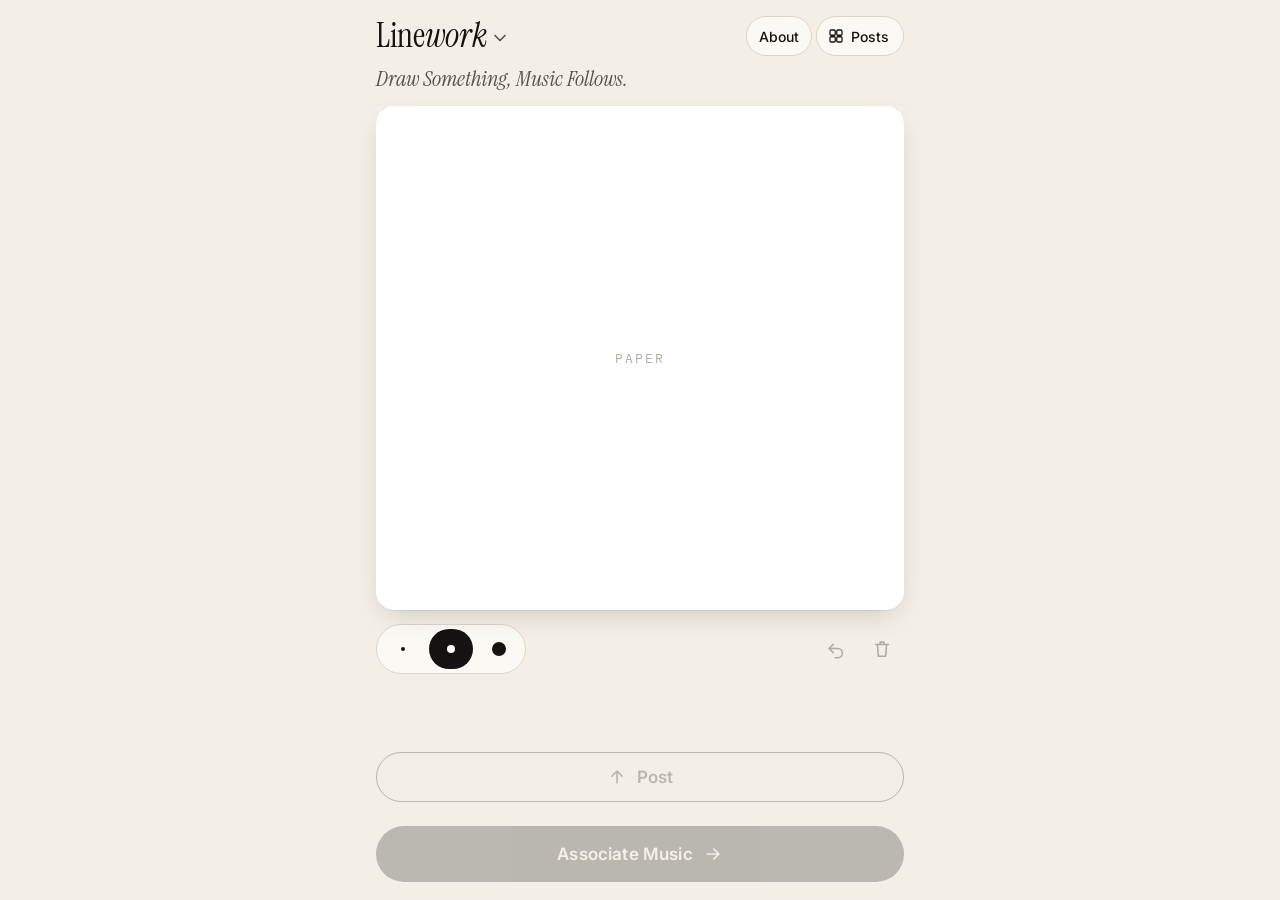
==== commit f9f772a3: "Add files via upload" ====
--- a/index.html
+++ b/index.html
@@ -20,7 +20,19 @@
 <body>
   <div class="app" id="app">
     <header class="top">
-      <h1 class="wordmark">Line<em>work</em></h1>
+      <details class="mode-menu" id="modeMenu">
+        <summary class="wordmark" aria-label="Linework: switch between Draw and Chess"><span>Line<em>work</em></span><svg class="mode-chev" viewBox="0 0 24 24" aria-hidden="true"><path d="M6 9l6 6 6-6"/></svg></summary>
+        <nav class="mode-list" aria-label="Linework apps">
+          <a class="mode-item" href="./" aria-current="page">
+            <span class="mode-title">Draw</span>
+            <span class="mode-sub">Draw something, music follows</span>
+          </a>
+          <a class="mode-item" href="chess.html">
+            <span class="mode-title">Chess</span>
+            <span class="mode-sub">Play a friend, the board picks the music</span>
+          </a>
+        </nav>
+      </details>
       <div class="top-actions">
       <a class="feed-link about-link" href="about.html">About</a>
       <a class="feed-link" id="feedLink" href="feed.html" hidden>
@@ -79,7 +91,6 @@
         <span>Associate Music</span>
         <svg viewBox="0 0 24 24" aria-hidden="true"><path d="M5 12h14M13 6l6 6-6 6"/></svg>
       </button>
-      <a class="mode-link" href="chess.html">or play chess with a friend <span aria-hidden="true">→</span></a>
     </main>
 
     <!-- Result screen -->
@@ -177,5 +188,6 @@
   </dialog>
 
   <script type="module" src="js/app.js"></script>
+  <script type="module" src="js/modes.js"></script>
 </body>
 </html>
--- a/style.css
+++ b/style.css
@@ -433,6 +433,35 @@
 
 .chess-link svg { width: 18px; height: 18px; }
 
-/* Home → chess */
-.mode-link { display: block; text-align: center; margin-top: 12px; font: italic 400 18px/1.2 var(--serif); color: var(--ink-2); text-decoration: none; }
-.mode-link:hover, .mode-link:focus-visible { color: var(--ink); text-decoration: underline; text-underline-offset: 3px; }
+/* Wordmark menu: Draw / Chess */
+.top { position: relative; z-index: 20; }
+.mode-menu { position: relative; }
+.mode-menu > summary { list-style: none; display: inline-flex; align-items: center; gap: 4px; cursor: pointer; user-select: none; -webkit-user-select: none; border-radius: 10px; }
+.mode-menu > summary::-webkit-details-marker { display: none; }
+.mode-menu > summary:focus-visible { outline: 2px solid var(--accent); outline-offset: 3px; }
+.mode-chev { width: 20px; height: 20px; margin-top: 4px; fill: none; stroke: var(--ink-2); stroke-width: 2; stroke-linecap: round; stroke-linejoin: round; transition: transform .2s; }
+.mode-menu[open] .mode-chev { transform: rotate(180deg); }
+.mode-list {
+  position: absolute; top: calc(100% + 8px); left: -6px; min-width: 248px; padding: 6px;
+  background: var(--surface); border: 1px solid var(--rule); border-radius: 16px; box-shadow: var(--shadow);
+  display: grid; gap: 2px; animation: menuIn .16s ease-out;
+}
+@keyframes menuIn { from { opacity: 0; transform: translateY(-4px); } }
+.mode-item { display: grid; gap: 1px; padding: 10px 12px; border-radius: 11px; text-decoration: none; color: var(--ink); }
+.mode-item:hover, .mode-item:focus-visible { background: var(--bg); outline: none; }
+.mode-item[aria-current="page"] { background: var(--bg); }
+.mode-item[aria-current="page"] .mode-title::after { content: ' ✓'; color: var(--accent); font: 500 15px var(--sans); }
+.mode-title { font: 400 24px/1.1 var(--serif); }
+.mode-sub { font-size: 13px; color: var(--ink-2); }
+
+.conn-error { margin: 0; text-align: center; line-height: 1.45; }
+.conn-error code { font: 400 12px var(--mono); }
+
+/* Narrow phones: keep the wordmark menu and header buttons on one line. */
+@media (max-width: 370px) {
+  .top .wordmark { font-size: 29px; }
+  .mode-chev { width: 17px; height: 17px; }
+  .top-actions { gap: 3px; }
+  .top .feed-link { padding: 0 10px; font-size: 13px; }
+  .top .feed-link svg { display: none; }
+}
